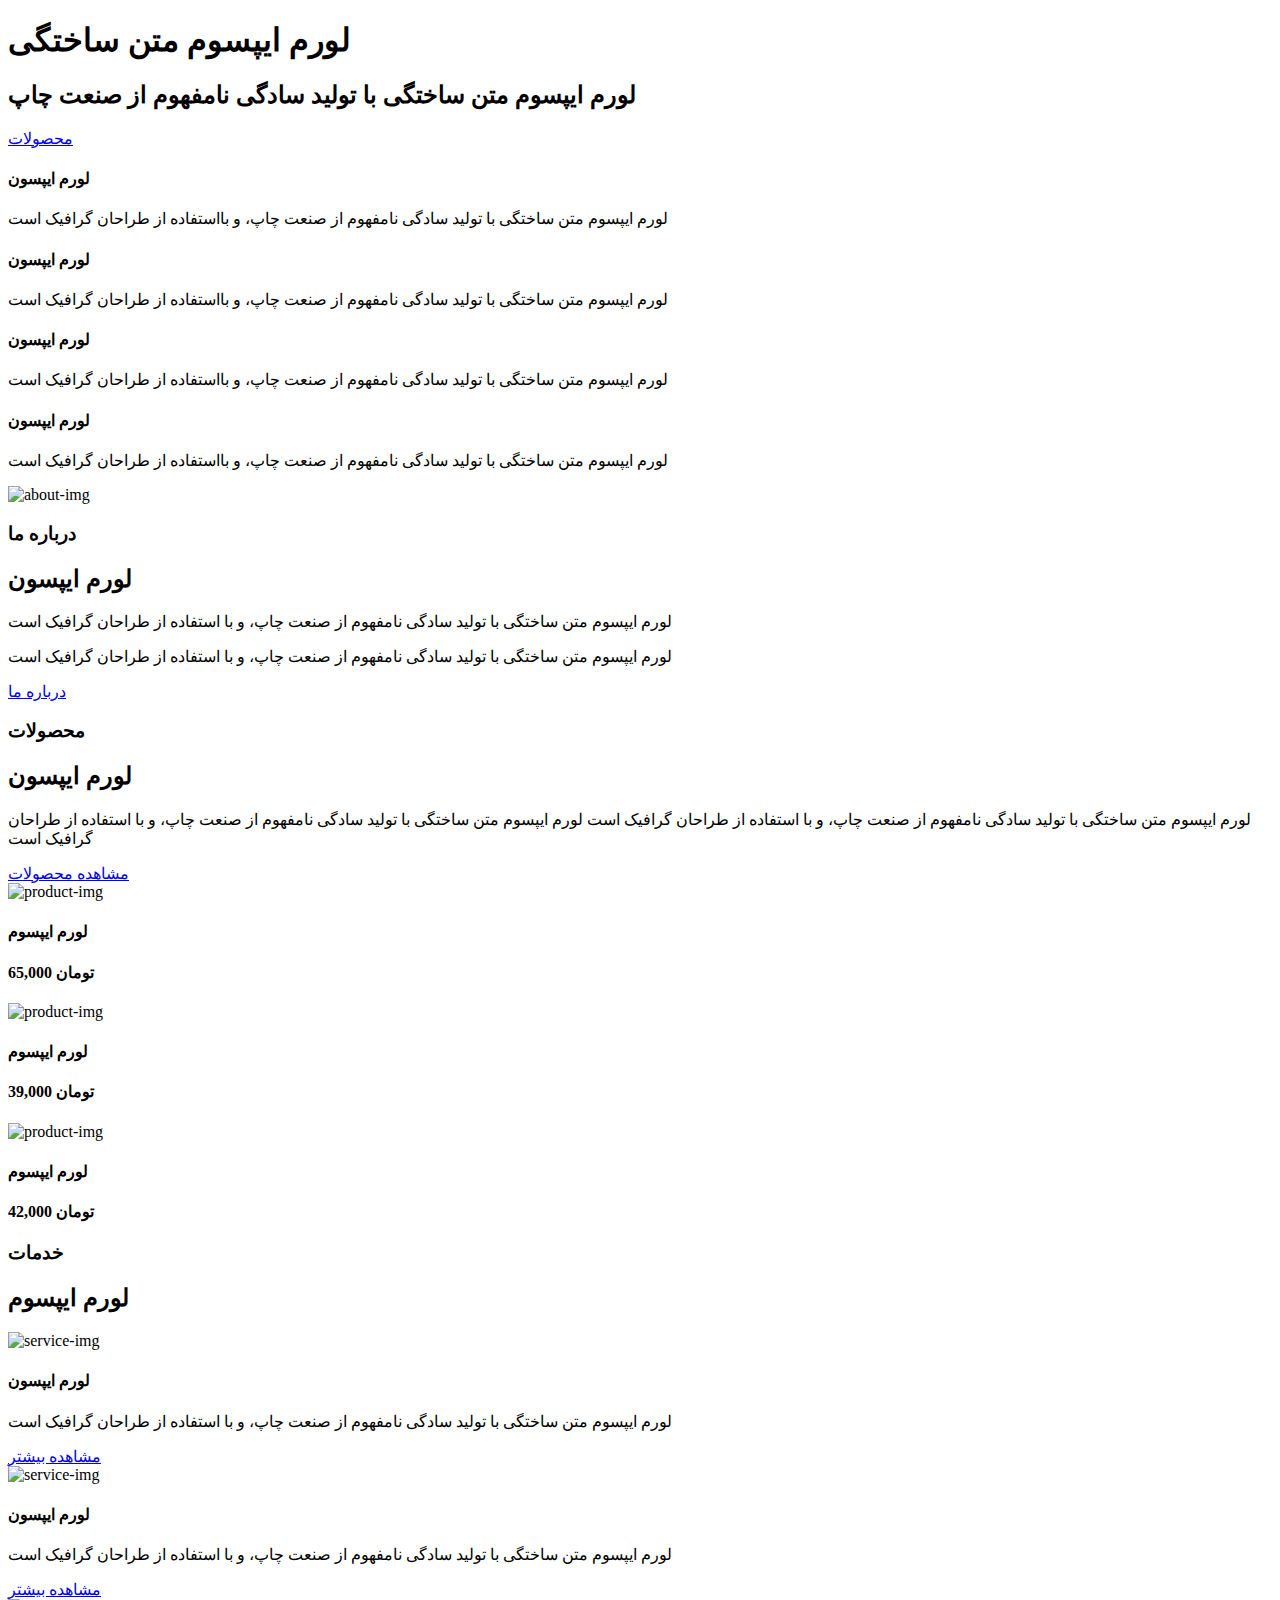
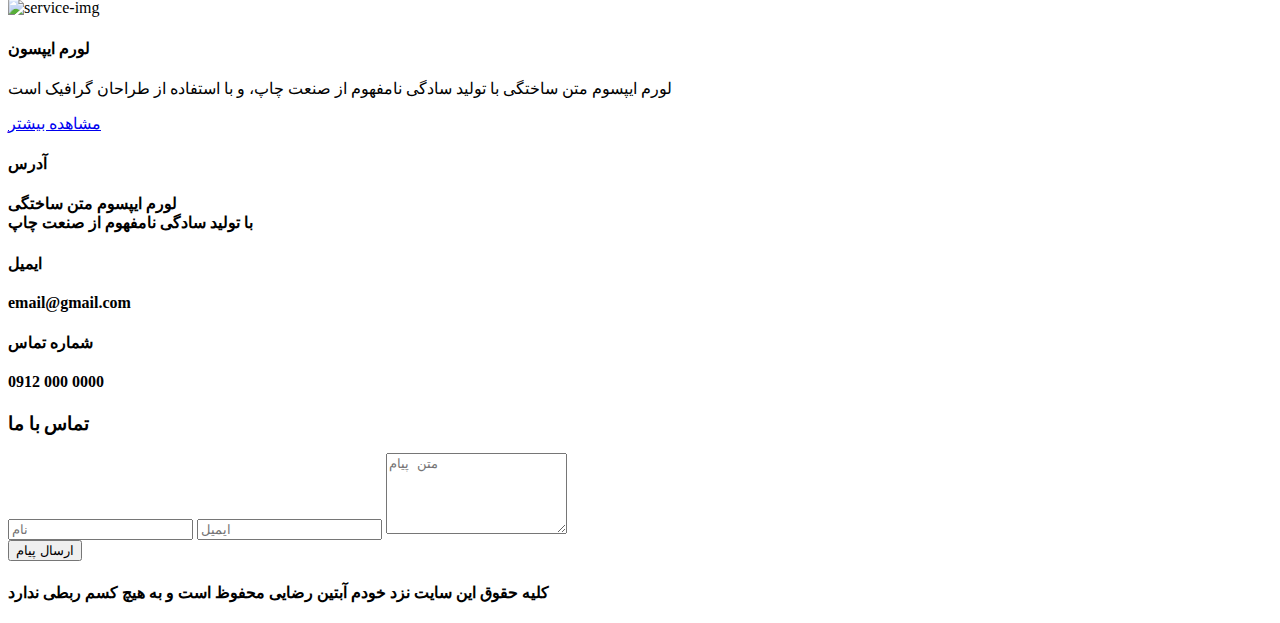
==== index.html @ c0d09be5 "Add files via upload" ====
<!DOCTYPE html>
<html lang="en">
  <head>
    <meta charset="UTF-8" />
    <meta name="viewport" content="width=device-width, initial-scale=1.0" />
    <title>my project</title>
    <link rel="stylesheet" href="./css/main.css" />
    <link rel="stylesheet" href="./fonts/font/bootstrap-icons.css" />
  </head>
  <body>
    <!-- headee -->
    <header class="header">
      <div class="header-text">
        <h1>لورم ایپسوم متن ساختگی</h1>
        <h2>لورم ایپسوم متن ساختگی با تولید سادگی نامفهوم از صنعت چاپ</h2>
        <a class="btn header-btn" href="./product.html">محصولات</a>
      </div>
    </header>
    <!-- end od headee -->

    <!-- divider -->
    <div class="divider"></div>

    <!-- feature -->
    <section class="features clearfix">
      <article class="feature">
        <i class="bi-feature bi bi-chat-right-text-fill"></i>
        <h4 class="feature-title">لورم ایپسون</h4>
        <p class="feature-text">
          لورم ایپسوم متن ساختگی با تولید سادگی نامفهوم از صنعت چاپ، و بااستفاده
          از طراحان گرافیک است
        </p>
      </article>

      <article class="feature">
        <i class="bi-feature bi bi-cart-check-fill"></i>
        <h4 class="feature-title">لورم ایپسون</h4>
        <p class="feature-text">
          لورم ایپسوم متن ساختگی با تولید سادگی نامفهوم از صنعت چاپ، و بااستفاده
          از طراحان گرافیک است
        </p>
      </article>

      <article class="feature">
        <i class="bi-feature bi bi-cup-hot-fill"></i>
        <h4 class="feature-title">لورم ایپسون</h4>
        <p class="feature-text">
          لورم ایپسوم متن ساختگی با تولید سادگی نامفهوم از صنعت چاپ، و بااستفاده
          از طراحان گرافیک است
        </p>
      </article>

      <article class="feature">
        <i class="bi-feature bi bi-heart-fill"></i>
        <h4 class="feature-title">لورم ایپسون</h4>
        <p class="feature-text">
          لورم ایپسوم متن ساختگی با تولید سادگی نامفهوم از صنعت چاپ، و بااستفاده
          از طراحان گرافیک است
        </p>
      </article>
    </section>
    <!-- end of feature -->

    <!-- about -->
    <section class="clearfix section-center">
      <article class="about-img-article">
        <div class="about-img-div">
          <img class="about-img" src="./images/about-bcg.jpg" alt="about-img" />
        </div>
      </article>

      <article class="about-info-article">
        <div class="section-title">
          <h3>درباره ما</h3>
          <h2>لورم ایپسون</h2>
        </div>

        <p class="about-text">
          لورم ایپسوم متن ساختگی با تولید سادگی نامفهوم از صنعت چاپ، و با
          استفاده از طراحان گرافیک است
        </p>

        <p class="about-text">
          لورم ایپسوم متن ساختگی با تولید سادگی نامفهوم از صنعت چاپ، و با
          استفاده از طراحان گرافیک است
        </p>

        <a class="btn about-btn" href="./about.html">درباره ما</a>
      </article>
    </section>
    <!-- end of about -->

    <!-- product -->
    <section class="products">
      <div class="section-center clearfix">
        <article class="product-info">
          <div class="section-title">
            <h3>محصولات</h3>
            <h2>لورم ایپسون</h2>
          </div>

          <p class="product-text">
            لورم ایپسوم متن ساختگی با تولید سادگی نامفهوم از صنعت چاپ، و با
            استفاده از طراحان گرافیک است لورم ایپسوم متن ساختگی با تولید سادگی
            نامفهوم از صنعت چاپ، و با استفاده از طراحان گرافیک است
          </p>
          <a class="btn" href="./product.html">مشاهده محصولات</a>
        </article>

        <article class="product-cards">
          <div class="product">
            <img
              class="product-img"
              src="./images/product-1.jpg"
              alt="product-img"
            />
            <h4 class="product-title">لورم ایپسوم</h4>
            <h4 class="product-price">65,000 <span>تومان</span></h4>
          </div>

          <div class="product">
            <img
              class="product-img"
              src="./images/product-2.jpg"
              alt="product-img"
            />
            <h4 class="product-title">لورم ایپسوم</h4>
            <h4 class="product-price">39,000 <span>تومان</span></h4>
          </div>

          <div class="product">
            <img
              class="product-img"
              src="./images/product-3.jpg"
              alt="product-img"
            />
            <h4 class="product-title">لورم ایپسوم</h4>
            <h4 class="product-price">42,000 <span>تومان</span></h4>
          </div>
        </article>
      </div>
    </section>
    <!-- end of product -->

    <!-- services -->
    <section class="section-center">
      <div class="section-title service-title">
        <h3>خدمات</h3>
        <h2>لورم ایپسوم</h2>
      </div>

      <div class="clearfix">
        <article class="service-articles">
          <div class="service-img-container">
            <img
              class="service-img"
              src="./images/product-1.jpg"
              alt="service-img"
            />
            <span class="service-icon">
              <i class="bi bi-bar-chart-line"></i>
            </span>
          </div>

          <div class="service-info-container">
            <h4>لورم ایپسون</h4>
            <p>
              لورم ایپسوم متن ساختگی با تولید سادگی نامفهوم از صنعت چاپ، و با
              استفاده از طراحان گرافیک است
            </p>
            <a class="btn" href="./services.html">مشاهده بیشتر</a>
          </div>
        </article>

        <article class="service-articles">
          <div class="service-img-container">
            <img
              class="service-img"
              src="./images/product-1.jpg"
              alt="service-img"
            />
            <span class="service-icon">
              <i class="bi bi-cup-hot"></i>
            </span>
          </div>

          <div class="service-info-container">
            <h4>لورم ایپسون</h4>
            <p>
              لورم ایپسوم متن ساختگی با تولید سادگی نامفهوم از صنعت چاپ، و با
              استفاده از طراحان گرافیک است
            </p>
            <a class="btn" href="./services.html">مشاهده بیشتر</a>
          </div>
        </article>

        <article class="service-articles">
          <div class="service-img-container">
            <img
              class="service-img"
              src="./images/product-1.jpg"
              alt="service-img"
            />
            <span class="service-icon">
              <i class="bi bi-envelope-open"></i>
            </span>
          </div>

          <div class="service-info-container">
            <h4>لورم ایپسون</h4>
            <p>
              لورم ایپسوم متن ساختگی با تولید سادگی نامفهوم از صنعت چاپ، و با
              استفاده از طراحان گرافیک است
            </p>
            <a class="btn" href="./services.html">مشاهده بیشتر</a>
          </div>
        </article>
      </div>
    </section>
    <!-- end of services -->

    <!-- contact us -->
    <section class="contact clearfix">
      <div class="section-center">
        <article class="contact-info">
          <div class="contact-item">
            <h4 class="contant-title">
              <span class="contant-icon">
                <i class="bi bi-geo-alt-fill"></i>
              </span>
              آدرس
            </h4>
            <h4 class="contant-text">
              لورم ایپسوم متن ساختگی <br />
              با تولید سادگی نامفهوم از صنعت چاپ
            </h4>
          </div>

          <div class="contact-item">
            <h4 class="contant-title">
              <span class="contant-icon">
                <i class="bi bi-geo-alt-fill"></i>
              </span>
              ایمیل
            </h4>
            <h4 class="contant-text">email@gmail.com</h4>
          </div>

          <div class="contact-item">
            <h4 class="contant-title">
              <span class="contant-icon">
                <i class="bi bi-geo-alt-fill"></i>
              </span>
              شماره تماس
            </h4>
            <h4 class="contant-text">0912 000 0000</h4>
          </div>
        </article>

        <article class="contact-form">
          <h3>تماس با ما</h3>
          <form>
            <div class="form-group">
              <input
                class="form-control"
                type="text"
                name="name"
                placeholder="نام"
              />
              <input
                class="form-control"
                type="email"
                name="email"
                placeholder="ایمیل"
              />
              <textarea
                class="form-control"
                name="message"
                placeholder="متن پیام"
                rows="5"
              ></textarea>
            </div>
            <button class="btn submit-btm" type="submit">ارسال پیام</button>
          </form>
        </article>
      </div>
    </section>
    <!-- end of contact us -->

    <!-- footer -->
    <footer class="footer">
      <div class="section-center">
        <div class="footer-icon">
          <a class="service-icon-link" href="#"
            ><i class="bi bi-whatsapp"></i
          ></a>
          <a class="service-icon-link" href="#"
            ><i class="bi bi-instagram"></i
          ></a>
          <a class="service-icon-link" href="#"
            ><i class="bi bi-twitter"></i
          ></a>
        </div>
        <div class="footer-text">
          <h4>
            کلیه حقوق این سایت نزد خودم <span>آبتین رضایی</span> محفوظ است و به
            هیچ کسم 
            ربطی ندارد
          </h4>
        </div>
      </div>
    </footer>
    <!-- end of footer -->
  </body>
</html>
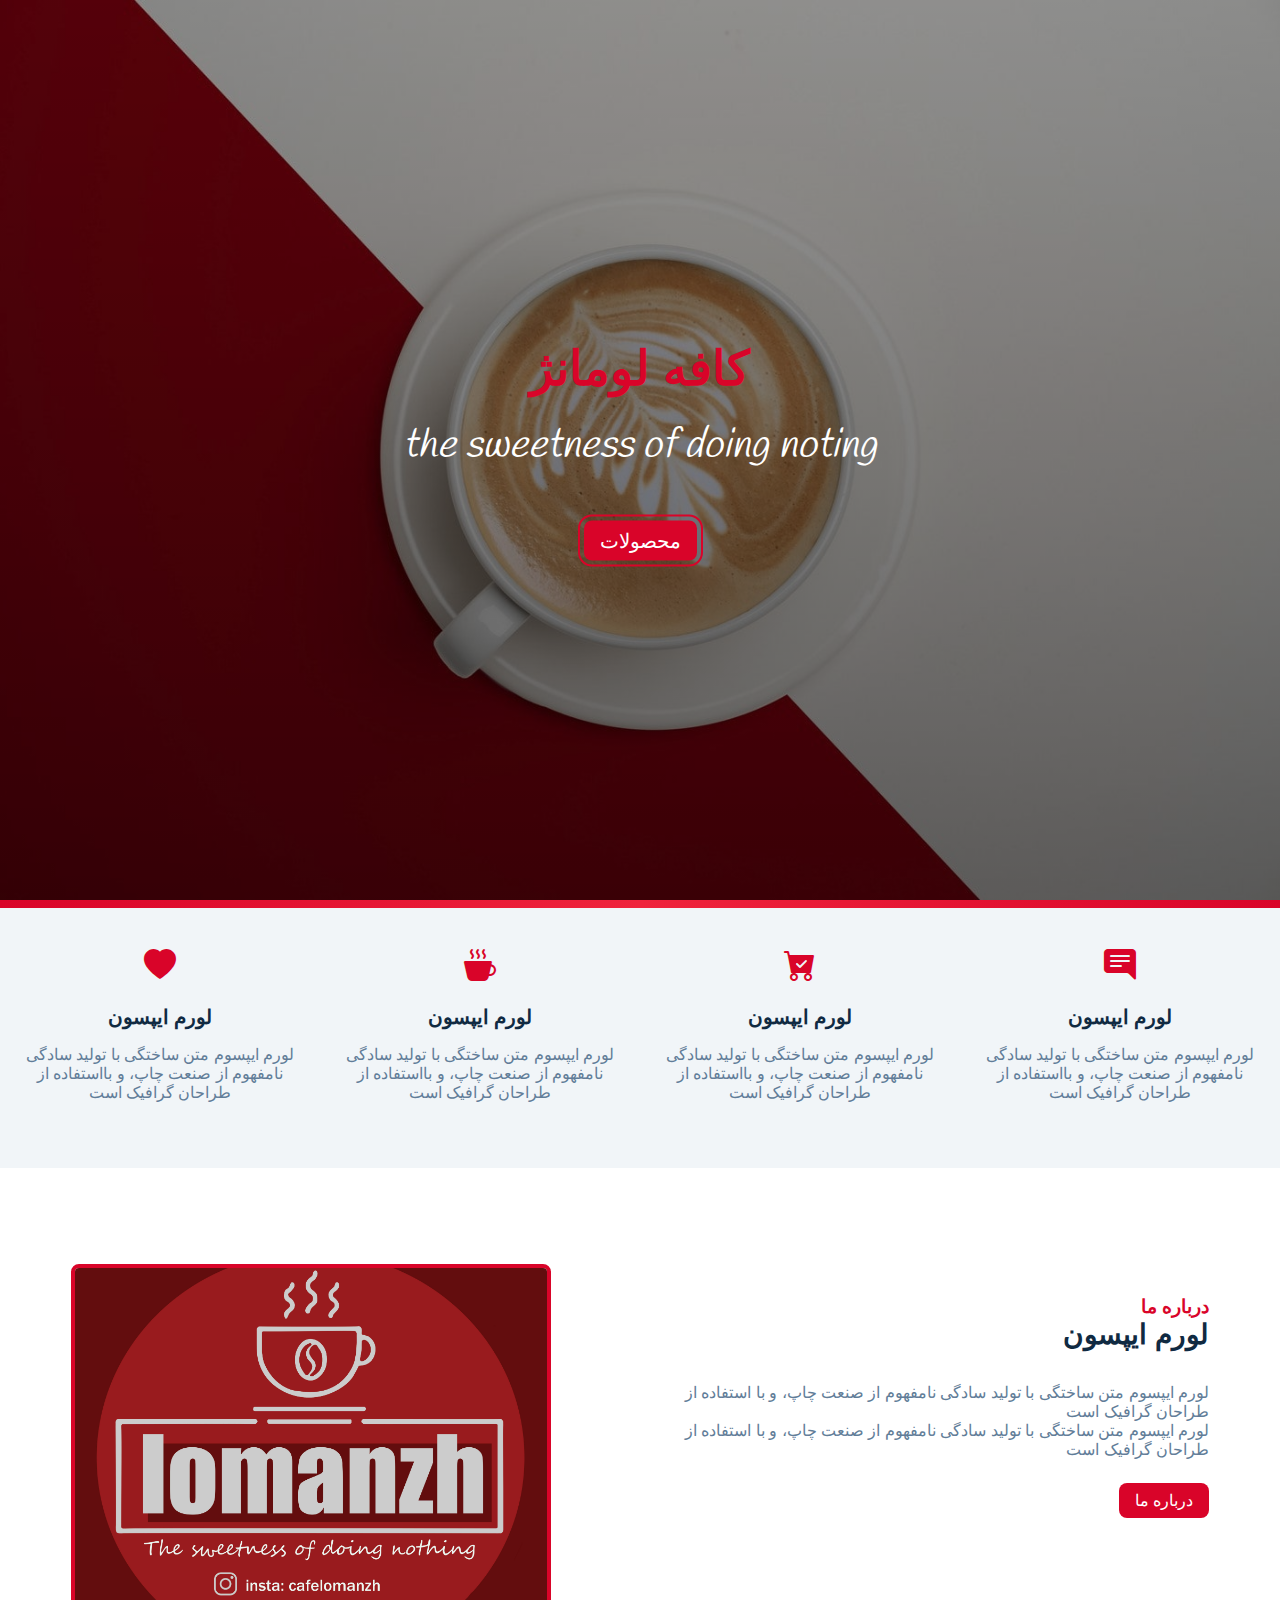
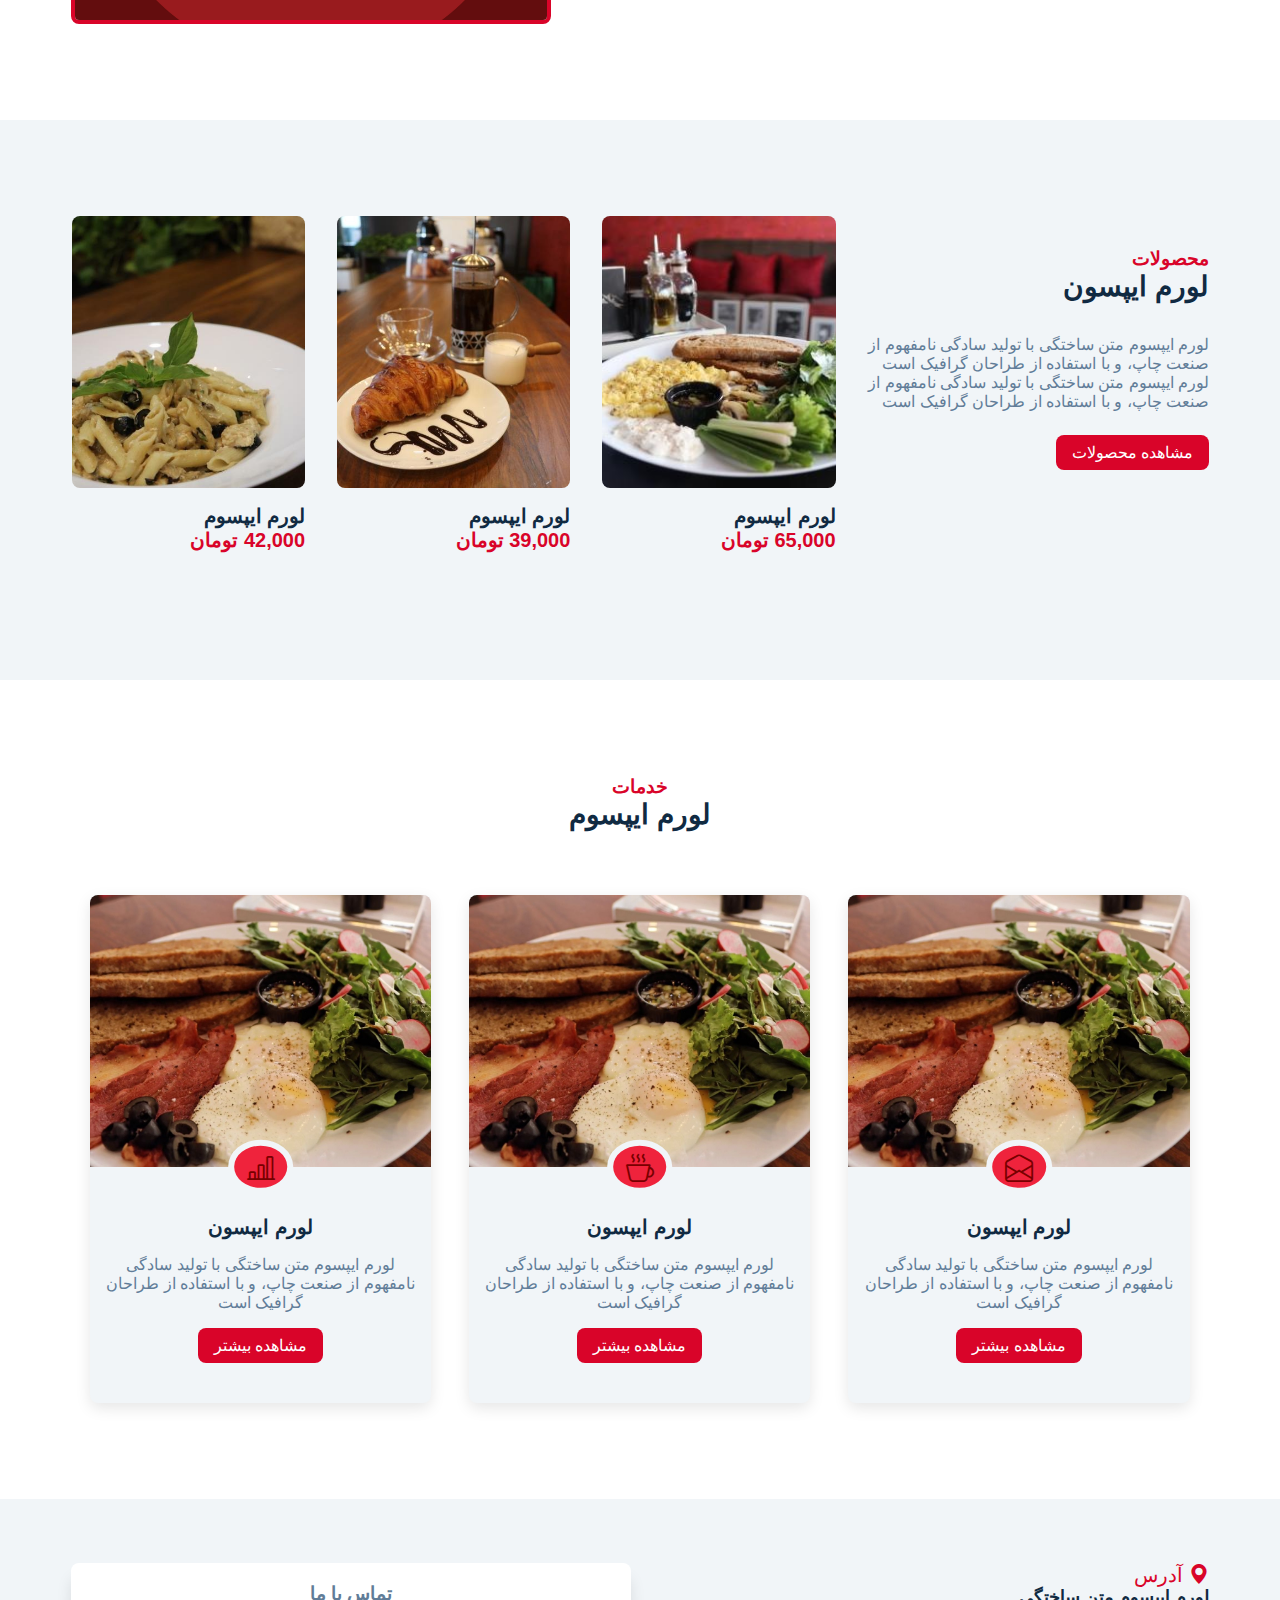
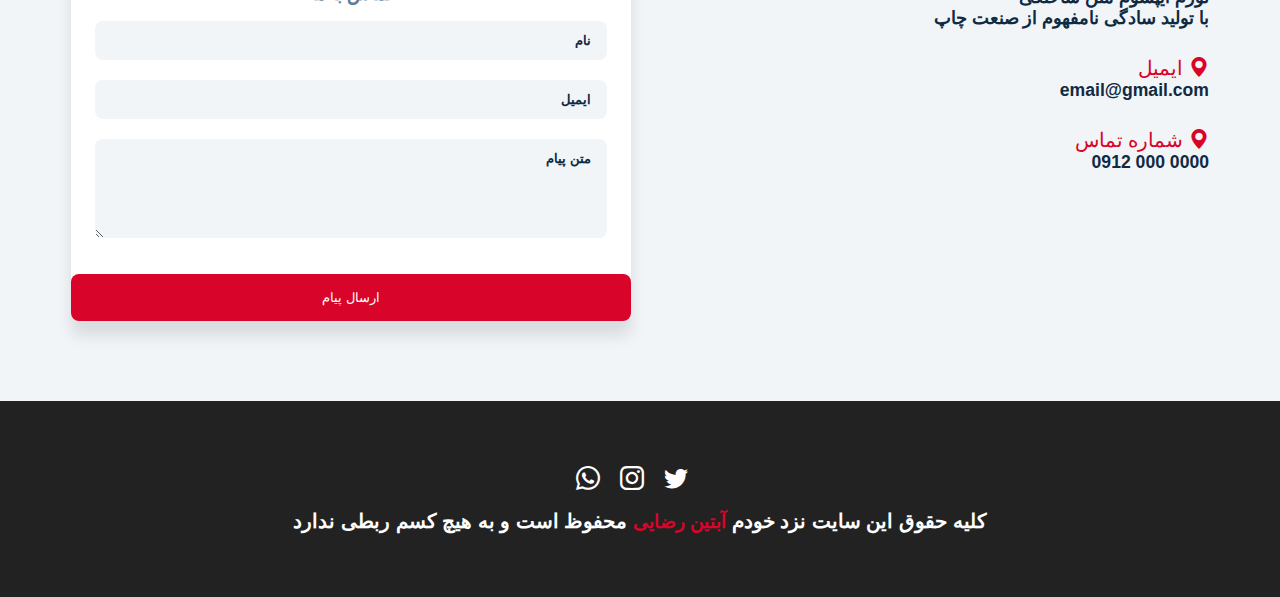
==== commit 401c95e0: "Add files via upload" ====
--- a/index.html
+++ b/index.html
@@ -6,13 +6,19 @@
     <title>my project</title>
     <link rel="stylesheet" href="./css/main.css" />
     <link rel="stylesheet" href="./fonts/font/bootstrap-icons.css" />
+    <link rel="preconnect" href="https://fonts.googleapis.com" />
+    <link rel="preconnect" href="https://fonts.gstatic.com" crossorigin />
+    <link
+      href="https://fonts.googleapis.com/css2?family=Fasthand&family=Handlee&display=swap"
+      rel="stylesheet"
+    />
   </head>
   <body>
     <!-- headee -->
     <header class="header">
       <div class="header-text">
-        <h1>لورم ایپسوم متن ساختگی</h1>
-        <h2>لورم ایپسوم متن ساختگی با تولید سادگی نامفهوم از صنعت چاپ</h2>
+        <h1>کافه لومانژ</h1>
+        <h2>the sweetness of doing noting</h2>
         <a class="btn header-btn" href="./product.html">محصولات</a>
       </div>
     </header>
@@ -154,7 +160,7 @@
           <div class="service-img-container">
             <img
               class="service-img"
-              src="./images/product-1.jpg"
+              src="./images/service.jpg"
               alt="service-img"
             />
             <span class="service-icon">
@@ -176,7 +182,7 @@
           <div class="service-img-container">
             <img
               class="service-img"
-              src="./images/product-1.jpg"
+              src="./images/service.jpg"
               alt="service-img"
             />
             <span class="service-icon">
@@ -198,7 +204,7 @@
           <div class="service-img-container">
             <img
               class="service-img"
-              src="./images/product-1.jpg"
+              src="./images/service.jpg"
               alt="service-img"
             />
             <span class="service-icon">
@@ -304,8 +310,7 @@
         <div class="footer-text">
           <h4>
             کلیه حقوق این سایت نزد خودم <span>آبتین رضایی</span> محفوظ است و به
-            هیچ کسم 
-            ربطی ندارد
+            هیچ کسم ربطی ندارد
           </h4>
         </div>
       </div>
--- a/css/main.css
+++ b/css/main.css
@@ -0,0 +1,563 @@
+* {
+  margin: 0;
+  padding: 0;
+  box-sizing: border-box;
+}
+/*
+===================
+fonts
+===================
+ */
+
+@font-face {
+  font-family: "vazir";
+  src: url(../font/Vazir-Bold-FD-WOL.ttf) format("truetype"),
+    url(../font/Vazir-Bold-FD-WOL.woff) format("woff"),
+    url(../font/Vazir-Bold-FD-WOL.woff2) format("woff2");
+}
+
+@font-face {
+  font-family: "bootstrap-icon";
+  src: url(../fonts/font/fonts/bootstrap-icons.woff) format("woff"),
+    url(../fonts/font/fonts/bootstrap-icons.woff2) format("woff2");
+}
+
+
+
+/*
+===================
+variables
+===================
+ */
+
+:root {
+  --clr-primary: #d90429;
+  --clr-primary-light: #ef233c;
+  --clr-primary-dark: #780000;
+  --clr-gray-1: #102a42;
+  --clr-gray-5: #617d98;
+  --clr-gray-10: #f1f5f8;
+  --clr-white: #fff;
+  --ff-primary: "vazir", sans-serif;
+  --radius: 0.5rem;
+  --transition: all 0.3s linear;
+  --border-test: solid 2px red;
+}
+
+/*
+===================
+general styles
+===================
+ */
+body {
+  font-family: var(--ff-primary);
+  background: var(--clr-white);
+  color: var(--clr-gray-1);
+  text-align: right;
+  font-size: 1rem;
+}
+
+a {
+  text-decoration: none;
+}
+
+img {
+  width: 100%;
+  display: block;
+}
+
+h1 {
+  font-size: 1.75rem;
+}
+
+h2 {
+  font-size: 1.5rem;
+}
+
+h4 {
+  font-size: 1rem;
+}
+
+@media screen and (min-width: 767px) {
+  h1 {
+    font-size: 2rem;
+  }
+
+  h2 {
+    font-size: 1.75rem;
+  }
+
+  h4 {
+    font-size: 1.25rem;
+  }
+}
+
+.btn {
+  background: var(--clr-primary);
+  color: var(--clr-white);
+  border-radius: var(--radius);
+  padding: 0.5rem 1rem;
+  transition: var(--transition);
+  display: inline-block;
+}
+
+.clearfix::before,
+.clearfix::after {
+  content: "";
+  clear: both;
+  display: block;
+}
+
+.section-center {
+  padding: 4rem 0;
+  width: 85vw;
+  max-width: 1170px;
+  margin: 0 auto;
+}
+
+@media screen and (min-width: 992px) {
+  .section-center {
+    width: 95vw;
+    padding: 4rem 1rem;
+  }
+}
+
+.section-title {
+  margin: 2rem 0;
+}
+
+.section-title h3 {
+  color: var(--clr-primary);
+}
+/*
+===================
+header
+===================
+ */
+.header {
+  background: linear-gradient(rgba(0, 0, 0, 0.4), rgba(0, 0, 0, 0.6)),
+    url(../images/header.jpg) center/cover no-repeat fixed;
+  height: 100vh;
+}
+
+.header-text {
+  /* border: 2px solid red; */
+  position: absolute;
+  top: 50%;
+  left: 50%;
+  transform: translate(-50%, -50%);
+  text-align: center;
+  width: 100%;
+}
+
+.header-text h1 {
+  font-size: 3rem;
+  color: var(--clr-primary);
+  margin-bottom: 1.5rem;
+}
+
+.header-text h2 {
+  color: var(--clr-white);
+  margin-bottom: 3rem;
+  font-family: "Handlee", cursive;
+  font-weight: 400;
+  font-style: italic;
+  font-size: 2.5rem;
+}
+
+.header-btn {
+  font-size: 1.25rem;
+  outline: 0.125rem solid var(--clr-primary);
+  outline-offset: 0.25rem;
+  padding: 0.5rem 1rem;
+  transition: var(--transition);
+}
+
+.header-btn:hover {
+  background: var(--clr-primary-light);
+  outline: 0.125rem solid var(--clr-primary);
+  color: var(--clr-primary-dark);
+}
+
+
+/*
+===================
+divider
+===================
+ */
+.divider {
+  height: 0.5rem;
+  background: linear-gradient(
+    to right,
+    var(--clr-primary),
+    var(--clr-primary-light),
+    var(--clr-primary)
+  );
+}
+
+/*
+===================
+featureS
+===================
+ */
+.features {
+  background: var(--clr-gray-10);
+}
+.feature {
+  /* border: solid 1px red; */
+  text-align: center;
+  padding: 2.5rem 0;
+  transition: var(--transition);
+  height: 260px;
+}
+
+.feature:hover {
+  background: var(--clr-white);
+  box-shadow: 0 2px 0 var(--clr-primary);
+}
+
+.bi-feature {
+  display: inline-block;
+  color: var(--clr-primary);
+  margin-bottom: 1.25rem;
+  font-size: 2rem;
+  transition: var(--transition);
+}
+
+.feature:hover .bi-feature {
+  transform: translateY(-5px);
+}
+
+.feature-title {
+  color: var(--clr-gray-1);
+  margin-bottom: 1rem;
+}
+
+.feature-text {
+  color: var(--clr-gray-5);
+  padding: 0 20px;
+}
+
+@media screen and (min-width: 576px) {
+  .feature {
+    float: right;
+    width: 50%;
+  }
+}
+@media screen and (min-width: 1200px) {
+  .feature {
+    float: right;
+    width: 25%;
+  }
+}
+
+/*
+===================
+about
+===================
+ */
+
+.about-img-div {
+  max-width: 30rem;
+  border: solid 0.3rem var(--clr-primary);
+  border-radius: var(--radius);
+  overflow: hidden;
+  background: var(--clr-primary);
+  /* height: 20rem; */
+  
+}
+.about-img {
+  transition: var(--transition);
+}
+
+.about-img-div:hover .about-img {
+  transform: scale(1.2);
+  opacity: 0.8;
+}
+
+.about-img-article,
+.about-info-article {
+  padding: 2rem 0;
+}
+
+.about-text {
+  color: var(--clr-gray-5);
+}
+
+@media screen and (min-width: 992px) {
+  .about-img-article {
+    float: left;
+    width: 50%;
+  }
+
+  .about-info-article {
+    float: right;
+    width: 50%;
+  }
+}
+
+.about-btn {
+  margin-top: 1.5rem;
+}
+
+/*
+===================
+product
+===================
+ */
+.products {
+  background: var(--clr-gray-10);
+}
+
+.products article {
+  padding: 2rem 0;
+}
+
+.product-text{
+  color: var(--clr-gray-5);
+  max-width: 26rem;
+  margin-left: auto;
+  margin-bottom: 1.5rem;
+}
+
+.product-cards .product{
+  margin-bottom: 2rem;
+}
+
+.product-img{
+  border-radius: var(--radius);
+  margin-bottom: 1rem;
+  height: 17rem;
+  object-fit: cover;
+}
+
+.product-price{
+  color: var(--clr-primary);
+  direction: rtl;
+}
+
+@media screen and (min-width: 768px) {
+  .product {
+    float: right;
+    width: 50%;
+    padding-left: 2rem;
+  }
+}
+
+@media screen and (min-width: 992px) {
+  .product {
+    width: 33.3%;
+  }
+}
+
+@media screen and (min-width: 1200px) {
+  .product-info {
+    float: right;
+    width: 30%;
+  }
+
+  .product-cards {
+    float: left;
+    width: 70%;
+  }
+
+  .product {
+    padding-left: 0;
+    padding-right: 2rem;
+    margin-bottom: 0;
+  }
+}
+
+/*
+===================
+services
+===================
+ */
+
+ .service-title{
+  text-align: center;
+ }
+
+ .service-articles{
+  background: var(--clr-gray-10);
+  margin: 2rem 0;
+  border-radius: var(--radius);
+  box-shadow: 0 5px 15px rgba(0, 0, 0, 0.1);
+  transition: var(--transition);
+ }
+
+ .service-articles:hover{
+  transform: scale(1.02);
+  box-shadow: 0 5px 15px rgba(0, 0, 0, 0.2);
+ }
+
+ .service-img{
+  height: 17rem;
+  object-fit: cover;
+  border-top-left-radius: var(--radius);
+  border-top-right-radius: var(--radius);
+ }
+
+ .service-info-container{
+  text-align: center;
+  padding: 3rem 1rem 2.5rem 1rem;
+ }
+
+ .service-info-container p{
+  color: var(--clr-gray-5);
+  max-width: 20rem;
+  margin: 1rem auto;
+ }
+
+ @media screen and (min-width: 768px){
+  .service-articles{
+    float: left;
+    width: 45%;
+    margin-left:2.5%;
+     margin-right: 2.5%;
+  }
+ }
+
+ @media screen and (min-width: 992px){
+  .service-articles{
+    width: 30%;
+    margin-left:1.66%;
+     margin-right: 1.66%;
+  }
+ }
+
+ .service-img-container{
+  position: relative;
+ }
+ 
+ .service-icon{
+  position: absolute;
+  left: 50%;
+  bottom: 0;
+  transform: translate(-50%, 50%);
+  background: var(--clr-primary-light);
+  color: var(--clr-primary-dark);
+  border-radius: 50%;
+  font-size: 1.75rem;
+  padding: 0.5rem 0.8rem 0.1rem 0.8rem;
+  border: 0.375rem solid var(--clr-gray-10);
+ }
+
+ /*
+===================
+contact us
+===================
+ */
+
+ .contact{
+  background: var(--clr-gray-10);
+ }
+
+ .contact-item{
+  margin-bottom: 1.7rem;
+ }
+
+ .contant-title{
+  direction: rtl;
+  font-weight: 400;
+  color: var(--clr-primary);
+ }
+
+ .contant-text{
+  font-size: 1.1rem;
+ }
+
+ .contact-form{
+  background: var(--clr-white);
+  border-radius: var(--radius);
+  text-align: center;
+  box-shadow: 0 15px 15px rgba(0, 0, 0, 0.1);
+  transition: var(--transition);
+  max-width: 35rem;
+ }
+
+ .contact-form:hover{
+  box-shadow: 0 15px 15px rgba(0, 0, 0, 0.2);
+ }
+
+ .contact-form h3{
+  color: var(--clr-gray-5);
+  padding-top: 1.25rem;
+ }
+
+ .form-control{
+  display: block;
+  width: 100%;
+  margin-bottom: 1.25rem;
+  padding: 0.75rem 1rem;
+  border: none;
+  background: var(--clr-gray-10);
+  border-radius: var(--radius);
+  direction: rtl;
+ }
+
+ .form-control::placeholder{
+  font-family: var(--ff-primary);
+  color: var(--clr-gray-1);
+  font-weight: 1000;
+ }
+
+ .form-group{
+  padding: 1rem 1.5rem;
+ }
+
+ .submit-btm{
+  display: block;
+  width: 100%;
+  border: none;
+  padding: 1rem;
+  font-family: var(--ff-primary);
+ }
+
+ @media screen and (min-width: 992px){ 
+  .contact-info{
+    float: right;
+    width: 50%;
+  }
+
+  .contact-form{
+    float: left;
+    width: 50%;
+    margin-bottom: 5rem;
+  }
+ }
+
+/*
+===================
+contact us
+===================
+ */
+
+ .footer{
+  background: #222;
+  text-align: center;
+  color: var(--clr-white);
+ }
+ 
+ .service-icon-link{
+  display: inline-block;
+  color: var(--clr-white);
+  font-size: 1.5rem;
+  margin-bottom: 1rem;
+  margin-right: 1rem;
+  transition: var(--transition);
+ }
+
+ .service-icon-link:hover{
+  color: var(--clr-primary);
+ }
+
+ .footer-text{
+  font-size: 1.1rem;
+  direction: rtl;
+ }
+
+ .footer-text span{
+  color: var(--clr-primary);
+  font-size: 1.2rem;
+ }